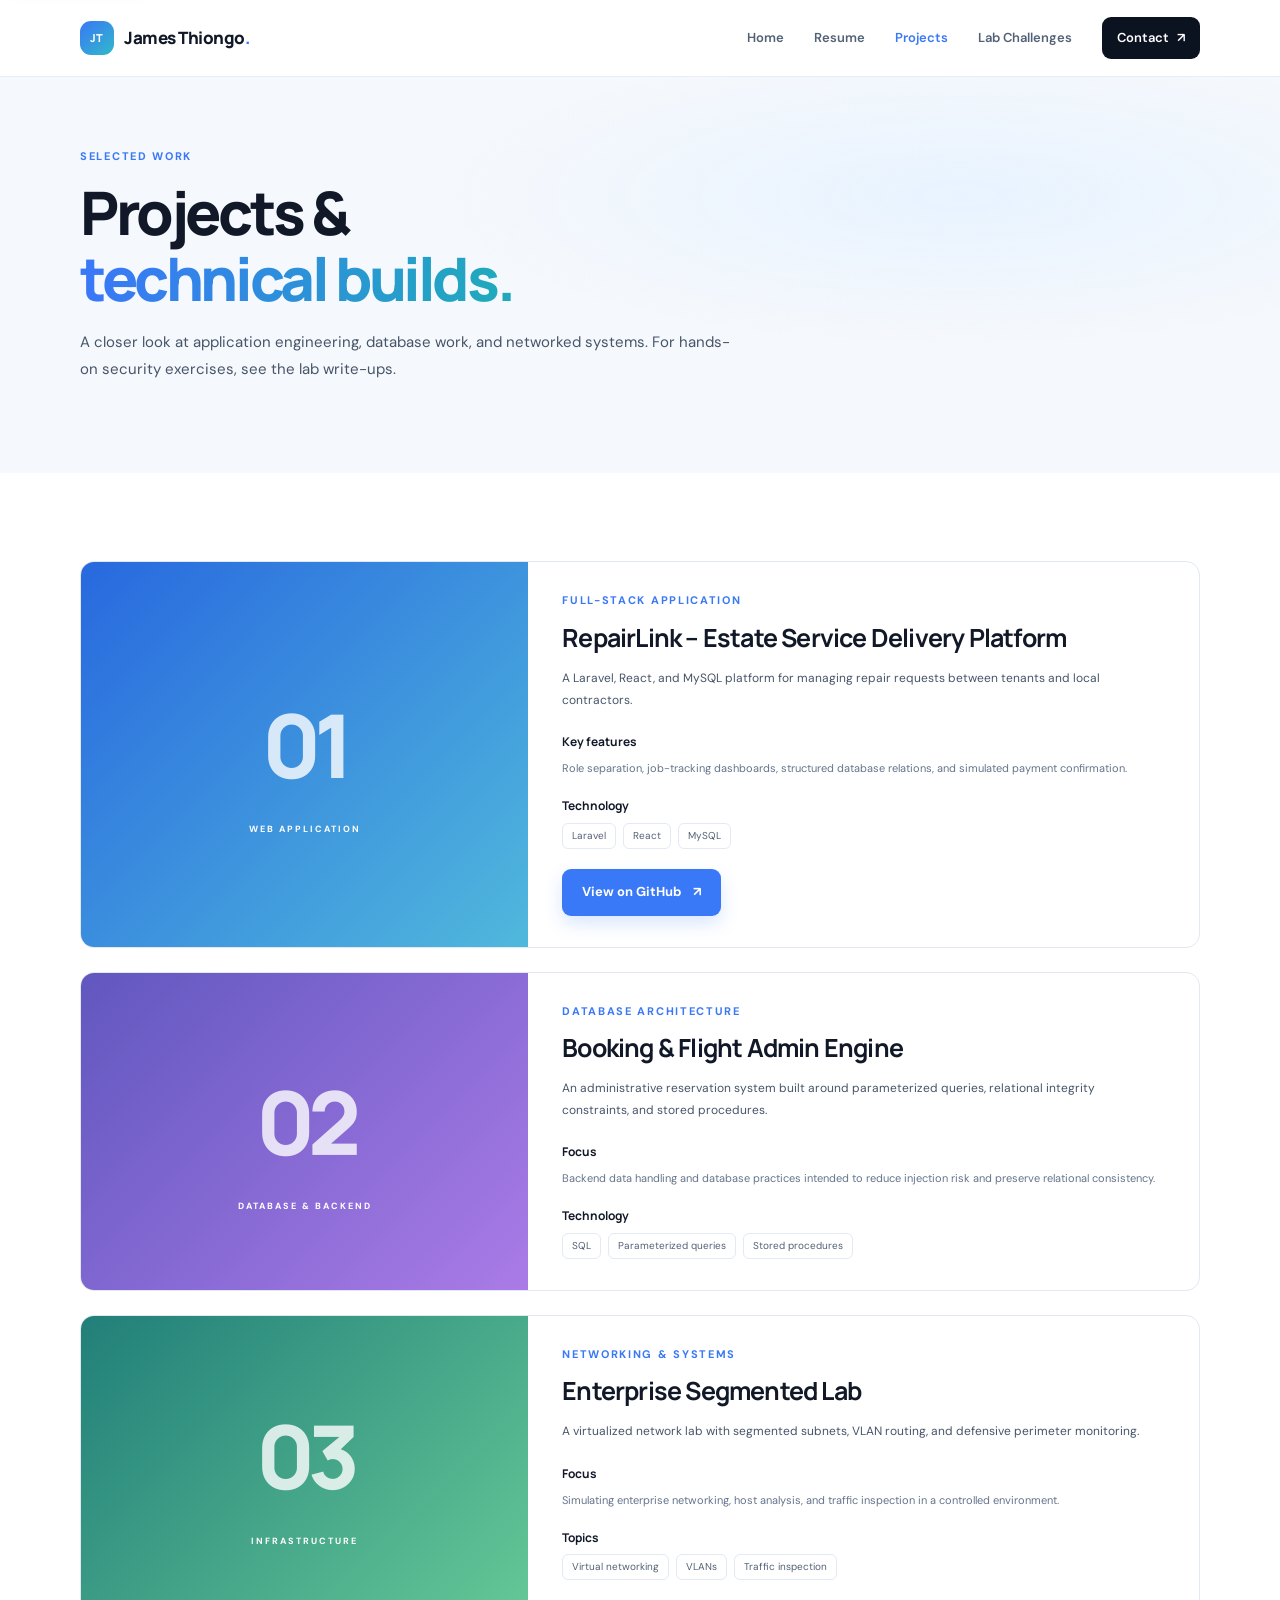
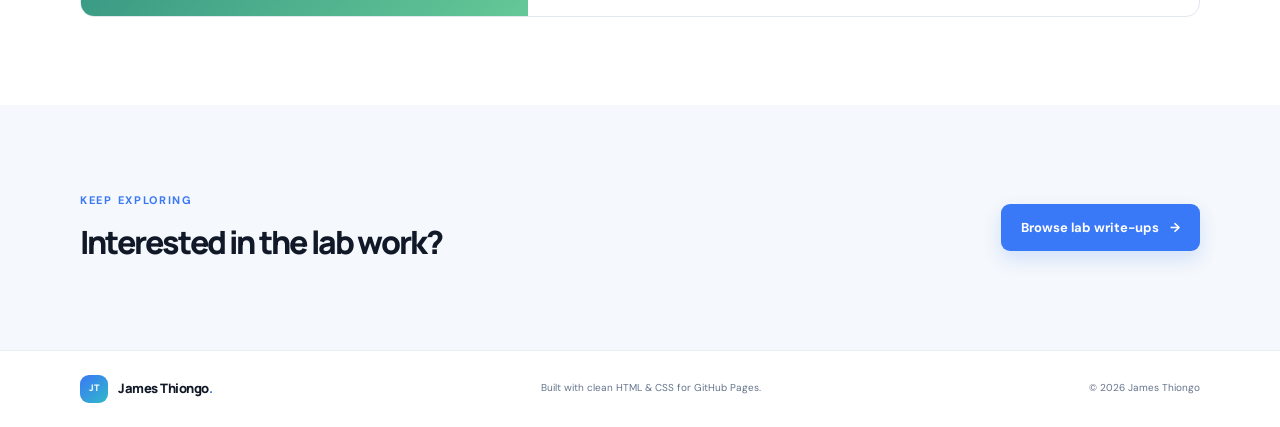
==== projects.html @ 940abfa6 "First commit" ====
<!doctype html>
<html lang="en">
<head>
  <meta charset="utf-8">
  <meta name="viewport" content="width=device-width, initial-scale=1">
  <meta name="description" content="Selected application, database, and network systems projects by James Thiongo.">
  <meta name="theme-color" content="#0b1220">
  <title>Projects | James Thiongo</title>
  <link rel="icon" href="assets/profile-placeholder.svg" type="image/svg+xml">
  <link rel="stylesheet" href="styles.css">
  <script src="script.js" defer></script>
</head>
<body>
  <a class="skip-link" href="#main">Skip to content</a>

  <header class="site-header">
    <div class="container nav-wrap">
      <a class="brand" href="index.html" aria-label="James Thiongo homepage">
        <span class="brand-mark">JT</span>
        <span>James Thiongo<span class="brand-dot">.</span></span>
      </a>
      <button class="nav-toggle" type="button" aria-expanded="false" aria-controls="primary-nav">
        <span class="sr-only">Toggle navigation</span>
        <span></span><span></span><span></span>
      </button>
      <nav id="primary-nav" class="primary-nav" aria-label="Main navigation">
        <a href="index.html">Home</a>
        <a href="resume.html">Resume</a>
        <a href="projects.html" aria-current="page">Projects</a>
        <a href="labs.html">Lab Challenges</a>
        <a class="nav-contact" href="index.html#contact">Contact <span aria-hidden="true">↗</span></a>
      </nav>
    </div>
  </header>

  <main id="main">
    <section class="page-hero">
      <div class="container page-hero-inner">
        <p class="eyebrow">Selected work</p>
        <h1>Projects &amp;<br><span class="text-gradient">technical builds.</span></h1>
        <p>A closer look at application engineering, database work, and networked systems. For hands-on security exercises, see the <a href="labs.html">lab write-ups</a>.</p>
      </div>
    </section>
    <section class="section container project-list" id="projects">
      <article class="project-detail" id="repairlink">
        <div class="project-detail-art project-art-blue"><span>01</span><small>WEB APPLICATION</small></div>
        <div class="project-detail-content">
          <p class="eyebrow">Full-stack application</p>
          <h2>RepairLink – Estate Service Delivery Platform</h2>
          <p class="project-summary">A Laravel, React, and MySQL platform for managing repair requests between tenants and local contractors.</p>
          <div class="detail-block"><h3>Key features</h3><p>Role separation, job-tracking dashboards, structured database relations, and simulated payment confirmation.</p></div>
          <div class="detail-block"><h3>Technology</h3><div class="tag-list"><span>Laravel</span><span>React</span><span>MySQL</span></div></div>
          <div class="project-links"><a class="button button-primary" href="https://github.com/JamesThiongo/repairlink" target="_blank" rel="noopener noreferrer">View on GitHub <span aria-hidden="true">↗</span></a></div>
        </div>
      </article>
      <article class="project-detail" id="booking-engine">
        <div class="project-detail-art project-art-violet"><span>02</span><small>DATABASE &amp; BACKEND</small></div>
        <div class="project-detail-content">
          <p class="eyebrow">Database architecture</p>
          <h2>Booking &amp; Flight Admin Engine</h2>
          <p class="project-summary">An administrative reservation system built around parameterized queries, relational integrity constraints, and stored procedures.</p>
          <div class="detail-block"><h3>Focus</h3><p>Backend data handling and database practices intended to reduce injection risk and preserve relational consistency.</p></div>
          <div class="detail-block"><h3>Technology</h3><div class="tag-list"><span>SQL</span><span>Parameterized queries</span><span>Stored procedures</span></div></div>
        </div>
      </article>
      <article class="project-detail" id="network-lab">
        <div class="project-detail-art project-art-green"><span>03</span><small>INFRASTRUCTURE</small></div>
        <div class="project-detail-content">
          <p class="eyebrow">Networking &amp; systems</p>
          <h2>Enterprise Segmented Lab</h2>
          <p class="project-summary">A virtualized network lab with segmented subnets, VLAN routing, and defensive perimeter monitoring.</p>
          <div class="detail-block"><h3>Focus</h3><p>Simulating enterprise networking, host analysis, and traffic inspection in a controlled environment.</p></div>
          <div class="detail-block"><h3>Topics</h3><div class="tag-list"><span>Virtual networking</span><span>VLANs</span><span>Traffic inspection</span></div></div>
        </div>
      </article>
    </section>
    <section class="section section-muted">
      <div class="container project-callout">
        <div><p class="eyebrow">Keep exploring</p><h2>Interested in the lab work?</h2></div>
        <a class="button button-primary" href="labs.html">Browse lab write-ups <span aria-hidden="true">→</span></a>
      </div>
    </section>
  </main>

  <footer class="site-footer">
    <div class="container footer-inner">
      <a class="brand footer-brand" href="index.html">
        <span class="brand-mark">JT</span>
        <span>James Thiongo<span class="brand-dot">.</span></span>
      </a>
      <p>Built with clean HTML &amp; CSS for GitHub Pages.</p>
      <span>© 2026 James Thiongo</span>
    </div>
  </footer>
</body>
</html>
---- styles.css ----
@import url('https://fonts.googleapis.com/css2?family=DM+Sans:wght@400;500;600;700&family=Manrope:wght@400;500;600;700;800&display=swap');

:root {
  color-scheme: light;
  --ink: #111827;
  --ink-soft: #475569;
  --muted: #64748b;
  --line: #e2e8f0;
  --paper: #ffffff;
  --wash: #f5f8fc;
  --navy: #0b1220;
  --blue: #3978f6;
  --cyan: #3bd4cf;
  --violet: #9c83ff;
  --green: #88ddb0;
  --font-body: "DM Sans", "Segoe UI", sans-serif;
  --font-display: "Manrope", "Segoe UI", sans-serif;
}

* { box-sizing: border-box; }
html { scroll-behavior: smooth; scroll-padding-top: 90px; }
body { margin: 0; background: var(--paper); color: var(--ink); font-family: var(--font-body); font-size: 16px; line-height: 1.65; -webkit-font-smoothing: antialiased; }
img { max-width: 100%; }
a { color: inherit; text-decoration: none; }
button { font: inherit; }
.container { width: min(1120px, calc(100% - 48px)); margin-inline: auto; }
.sr-only { position: absolute; width: 1px; height: 1px; padding: 0; margin: -1px; overflow: hidden; clip: rect(0, 0, 0, 0); white-space: nowrap; border: 0; }
.skip-link { position: fixed; z-index: 20; top: 10px; left: 10px; padding: 10px 14px; transform: translateY(-160%); background: white; color: var(--ink); border-radius: 8px; box-shadow: 0 4px 20px #0002; }
.skip-link:focus { transform: translateY(0); }
.site-header { position: sticky; z-index: 10; top: 0; background: rgb(255 255 255 / 94%); border-bottom: 1px solid rgb(226 232 240 / 75%); backdrop-filter: blur(16px); }
.nav-wrap { min-height: 76px; display: flex; align-items: center; justify-content: space-between; gap: 28px; }
.brand { display: inline-flex; align-items: center; gap: 10px; font-family: var(--font-display); font-size: 17px; font-weight: 800; letter-spacing: -.5px; }
.brand-mark { width: 34px; height: 34px; display: grid; place-items: center; border-radius: 11px; color: #fff; background: linear-gradient(140deg, #3978f6, #31b9c9); font-size: 11px; letter-spacing: .2px; }
.brand-dot { color: var(--blue); }
.primary-nav { display: flex; align-items: center; gap: 30px; color: #536176; font-size: 13px; font-weight: 600; }
.primary-nav > a { transition: color .18s ease; }
.primary-nav > a:hover, .primary-nav > a[aria-current="page"] { color: var(--blue); }
.primary-nav .nav-contact { padding: 10px 15px; color: white; background: var(--navy); border-radius: 9px; }
.primary-nav .nav-contact:hover { color: white; background: #1b2b47; }
.nav-contact span { margin-left: 5px; }
.nav-toggle { display: none; }
.hero { min-height: 570px; display: grid; grid-template-columns: 1.12fr .88fr; align-items: center; gap: 56px; padding-block: 70px 82px; }
.hero-copy { max-width: 650px; }
.eyebrow { margin: 0 0 15px; color: var(--blue); font-size: 11px; font-weight: 700; letter-spacing: 1.7px; line-height: 1.4; text-transform: uppercase; }
.status-dot, .portrait-caption-dot { display: inline-block; width: 7px; height: 7px; margin-right: 7px; vertical-align: 1px; border-radius: 100%; background: #31c48d; box-shadow: 0 0 0 4px #31c48d20; }
h1, h2, h3, p { margin-top: 0; }
h1, h2, h3 { font-family: var(--font-display); }
.hero h1, .page-hero h1 { margin-bottom: 22px; font-size: clamp(42px, 5.3vw, 66px); font-weight: 800; letter-spacing: -3.4px; line-height: 1.1; }
.text-gradient { color: #3978f6; background: linear-gradient(100deg, #3978f6 5%, #20a9bd 95%); -webkit-background-clip: text; background-clip: text; -webkit-text-fill-color: transparent; }
.hero-intro { max-width: 580px; margin-bottom: 27px; color: var(--ink-soft); font-size: 17px; line-height: 1.8; }
.hero-intro strong { color: var(--ink); }
.hero-actions { display: flex; flex-wrap: wrap; align-items: center; gap: 12px; }
.button { display: inline-flex; min-height: 47px; align-items: center; justify-content: center; gap: 11px; padding: 0 19px; border: 1px solid transparent; border-radius: 9px; font-size: 13px; font-weight: 700; transition: transform .18s ease, background .18s ease; }
.button:hover { transform: translateY(-2px); }
.button-primary { color: white; background: var(--blue); box-shadow: 0 8px 18px #3978f62e; }
.button-primary:hover { background: #2867e4; }
.button-quiet { color: var(--ink); border-color: var(--line); background: white; }
.hero-meta { display: flex; flex-wrap: wrap; align-items: center; gap: 12px; margin-top: 32px; color: var(--muted); font-size: 11px; }
.hero-meta strong { color: #344256; }
.meta-divider { width: 3px; height: 3px; border-radius: 50%; background: #9aa8bb; }
.portrait-card { position: relative; min-height: 390px; display: grid; place-items: center; }
.portrait-frame { position: relative; z-index: 1; width: min(330px, 86%); aspect-ratio: 1 / 1.12; overflow: hidden; border: 7px solid white; border-radius: 42% 42% 22px 22px; background: linear-gradient(145deg, #dceaff, #d3f0ee); box-shadow: 0 24px 70px #17336b1c; }
.portrait-frame img { width: 100%; height: 100%; object-fit: cover; }
.portrait-caption { position: absolute; right: 12px; bottom: 12px; padding: 8px 11px; border: 1px solid #fff9; border-radius: 7px; background: #fff; color: #536176; font-size: 10px; font-weight: 600; box-shadow: 0 4px 14px #10213a12; }
.portrait-caption-dot { width: 6px; height: 6px; margin-right: 6px; box-shadow: none; }
.portrait-decoration { position: absolute; border-radius: 50%; }
.decoration-one { top: 22px; right: 8%; width: 90px; height: 90px; border: 1px solid #3978f63b; }
.decoration-two { bottom: 12px; left: 8%; width: 130px; height: 130px; border: 1px dashed #21a8bd65; }
.floating-note { position: absolute; z-index: 2; right: 0; bottom: 61px; display: flex; align-items: center; gap: 10px; padding: 12px 15px; border: 1px solid #edf1f7; border-radius: 12px; background: white; box-shadow: 0 10px 32px #0e234018; }
.note-icon { width: 30px; height: 30px; display: grid; place-items: center; border-radius: 8px; color: #3978f6; background: #eaf1ff; font-weight: 700; }
.floating-note strong, .floating-note small { display: block; line-height: 1.5; }
.floating-note strong { font-size: 11px; }
.floating-note small { color: var(--muted); font-size: 9px; }
.section { padding-block: 88px; }
.section-muted { background: var(--wash); }
.section-heading { display: flex; align-items: end; justify-content: space-between; gap: 46px; margin-bottom: 36px; }
.section-heading h2, .contact-panel h2, .project-callout h2, .responsible-note h2 { margin-bottom: 0; font-size: clamp(31px, 3.6vw, 43px); font-weight: 800; letter-spacing: -1.8px; line-height: 1.2; }
.section-lead { max-width: 470px; margin: 0 0 4px; color: var(--ink-soft); font-size: 14px; line-height: 1.85; }
.value-grid { display: grid; grid-template-columns: repeat(3, 1fr); gap: 16px; }
.value-card { min-height: 180px; padding: 25px 24px; border: 1px solid #e8edf4; border-radius: 12px; background: white; }
.card-index { display: inline-block; margin-bottom: 21px; color: #3478ed; font-size: 11px; font-weight: 700; letter-spacing: 1px; }
.value-card h3, .project-card h3 { margin-bottom: 9px; font-size: 17px; letter-spacing: -.4px; }
.value-card p, .project-card-body > p:not(.card-kicker) { margin-bottom: 0; color: var(--muted); font-size: 12px; line-height: 1.8; }
.section-heading-compact { align-items: center; margin-bottom: 30px; }
.text-link { display: inline-flex; align-items: center; gap: 9px; color: var(--blue); font-size: 12px; font-weight: 700; }
.text-link span { transition: transform .18s ease; }
.text-link:hover span { transform: translateX(3px); }
.project-grid { display: grid; grid-template-columns: repeat(3, 1fr); gap: 18px; }
.project-card { overflow: hidden; border: 1px solid var(--line); border-radius: 13px; background: white; transition: transform .2s ease, box-shadow .2s ease; }
.project-card:hover { transform: translateY(-4px); box-shadow: 0 15px 34px #142b4c12; }
.project-art { position: relative; height: 150px; display: flex; align-items: center; justify-content: center; overflow: hidden; }
.project-art::before, .project-art::after { position: absolute; content: ""; border: 1px solid rgb(255 255 255 / 23%); border-radius: 50%; }
.project-art::before { width: 170px; height: 170px; right: -25px; top: -88px; }
.project-art::after { width: 220px; height: 220px; left: -98px; bottom: -156px; }
.project-art-blue { color: white; background: linear-gradient(135deg, #2869df, #50b8dc); }
.project-art-violet { color: white; background: linear-gradient(135deg, #6157bf, #aa7be7); }
.project-art-green { color: white; background: linear-gradient(135deg, #217f79, #64c897); }
.project-art-symbol { z-index: 1; font-family: var(--font-display); font-size: 53px; font-weight: 800; letter-spacing: -3px; opacity: .84; }
.project-art-label { position: absolute; right: 16px; bottom: 13px; font-size: 9px; font-weight: 700; letter-spacing: 1.5px; opacity: .8; }
.project-card-body { padding: 20px; }
.card-kicker { margin-bottom: 8px; color: var(--blue); font-size: 9px; font-weight: 700; letter-spacing: 1.2px; text-transform: uppercase; }
.project-card h3 { margin-bottom: 8px; }
.project-card-body .text-link { margin-top: 18px; font-size: 11px; }
.section-dark { color: white; background: var(--navy); }
.eyebrow-light { color: #7fd8e2; }
.section-dark .section-heading h2 { color: white; }
.text-link-light { color: #92e4e6; }
.dark-intro { max-width: 660px; margin: -14px 0 29px; color: #a9b5c8; font-size: 13px; }
.lab-preview-grid { display: grid; grid-template-columns: repeat(2, 1fr); gap: 14px; }
.lab-preview { display: grid; gap: 8px; padding: 22px; border: 1px solid #26354e; border-radius: 10px; background: #111c2f; transition: border-color .2s ease, transform .2s ease; }
.lab-preview:hover { transform: translateY(-2px); border-color: #3b7895; }
.lab-number { color: #75d7de; font-size: 9px; font-weight: 700; letter-spacing: 1.5px; }
.lab-preview strong { font-family: var(--font-display); font-size: 17px; }
.lab-preview > span:last-child { color: #a4b3c7; font-size: 11px; }
.lab-preview b { float: right; color: #75d7de; }
.contact-section { padding-block: 80px; }
.contact-panel { display: grid; grid-template-columns: .9fr 1.1fr; gap: 70px; padding: 50px; border: 1px solid #e8edf4; border-radius: 16px; background: linear-gradient(130deg, #f8fbff, #fff 62%); }
.contact-panel h2 { margin-bottom: 15px; }
.contact-panel > div:first-child > p:last-child { max-width: 350px; margin-bottom: 0; color: var(--muted); font-size: 13px; line-height: 1.8; }
.contact-links { display: grid; align-content: center; }
.contact-links > a { display: flex; align-items: center; gap: 13px; padding: 13px 0; border-bottom: 1px solid var(--line); }
.contact-links > a:last-child { border-bottom: 0; }
.contact-icon { width: 35px; height: 35px; display: grid; flex: 0 0 auto; place-items: center; border-radius: 10px; color: #3475e4; background: #eaf1ff; font-size: 12px; font-weight: 700; }
.contact-links small, .contact-links strong { display: block; line-height: 1.5; }
.contact-links small { color: var(--muted); font-size: 10px; }
.contact-links strong { font-size: 12px; }
.contact-arrow { margin-left: auto; color: #7b8ba3; font-size: 14px; }
.site-footer { border-top: 1px solid #e8edf4; }
.footer-inner { min-height: 76px; display: flex; align-items: center; justify-content: space-between; gap: 20px; }
.footer-brand { font-size: 13px; }
.footer-brand .brand-mark { width: 28px; height: 28px; border-radius: 9px; font-size: 9px; }
.footer-inner p, .footer-inner > span { margin: 0; color: var(--muted); font-size: 10px; }

/* Inner pages */
.page-hero { padding-block: 72px 68px; background: radial-gradient(ellipse at 75% 30%, #e8f3ff 0, transparent 38%), var(--wash); }
.page-hero-inner { max-width: 1120px; }
.page-hero h1 { max-width: 800px; margin-bottom: 18px; font-size: clamp(42px, 5vw, 60px); }
.page-hero-inner > p:not(.eyebrow) { max-width: 650px; margin-bottom: 22px; color: var(--ink-soft); font-size: 15px; line-height: 1.8; }
.page-hero .button { margin-top: 2px; }
.resume-layout { display: grid; grid-template-columns: 1.55fr .8fr; align-items: start; gap: 54px; }
.resume-section { margin-bottom: 53px; }
.resume-section h2, .skill-panel h2 { margin-bottom: 25px; font-size: 25px; letter-spacing: -.8px; }
.timeline-entry { position: relative; margin-left: 7px; padding: 0 0 30px 24px; border-left: 1px solid #dce5f1; }
.timeline-entry:last-child { padding-bottom: 0; border-left-color: transparent; }
.timeline-marker { position: absolute; top: 5px; left: -5px; width: 9px; height: 9px; border: 2px solid white; border-radius: 50%; background: var(--blue); box-shadow: 0 0 0 1px var(--blue); }
.timeline-heading { display: flex; align-items: start; justify-content: space-between; gap: 15px; }
.timeline-heading h3, .credential-row h3 { margin-bottom: 4px; font-size: 15px; letter-spacing: -.3px; }
.entry-org { margin-bottom: 11px; color: var(--blue); font-size: 11px; font-weight: 600; }
.entry-date { padding-top: 3px; color: var(--muted); font-size: 10px; white-space: nowrap; }
.timeline-entry > p, .timeline-entry li { color: var(--ink-soft); font-size: 12px; line-height: 1.8; }
.timeline-entry > p { margin-bottom: 0; }
.timeline-entry ul { margin: 0; padding-left: 17px; }
.timeline-entry li + li { margin-top: 5px; }
.credential-row { display: flex; gap: 13px; align-items: start; padding: 17px 0; border-top: 1px solid var(--line); }
.credential-icon { width: 25px; height: 25px; display: grid; flex: 0 0 auto; place-items: center; border-radius: 8px; color: #168065; background: #e3f7ef; font-size: 12px; font-weight: 800; }
.credential-row h3 { margin-top: 1px; }
.credential-row p { margin-bottom: 0; color: var(--muted); font-size: 11px; }
.skill-panel { padding: 25px; border: 1px solid var(--line); border-radius: 13px; background: #fbfcfe; }
.skill-panel h2 { margin-bottom: 8px; }
.skill-panel > p { margin-bottom: 22px; color: var(--muted); font-size: 11px; }
.skill-panel h3 { margin: 21px 0 10px; font-size: 12px; }
.tag-list { display: flex; flex-wrap: wrap; gap: 7px; }
.tag-list span { padding: 5px 9px; border: 1px solid #e3eaf3; border-radius: 6px; color: #536176; background: #fff; font-size: 10px; line-height: 1.4; }
.resume-download { margin-top: 15px; padding: 22px; border-radius: 13px; background: #edf4ff; }
.download-symbol { display: inline-grid; width: 31px; height: 31px; place-items: center; margin-bottom: 13px; border-radius: 9px; color: #3978f6; background: white; }
.resume-download h3 { margin-bottom: 7px; font-size: 14px; }
.resume-download p { margin-bottom: 12px; color: var(--muted); font-size: 11px; }
.resume-download .text-link { font-size: 10px; }
.project-list { display: grid; gap: 24px; }
.project-detail { display: grid; grid-template-columns: .8fr 1.2fr; overflow: hidden; border: 1px solid var(--line); border-radius: 14px; }
.project-detail-art { min-height: 300px; display: flex; flex-direction: column; align-items: center; justify-content: center; gap: 5px; color: white; }
.project-detail-art > span { font-family: var(--font-display); font-size: 88px; font-weight: 800; letter-spacing: -7px; opacity: .8; }
.project-detail-art > small { font-size: 9px; font-weight: 700; letter-spacing: 2px; }
.project-detail-content { padding: 31px 34px; }
.project-detail-content .eyebrow { margin-bottom: 8px; }
.project-detail-content h2 { margin-bottom: 10px; font-size: 25px; letter-spacing: -.8px; }
.project-summary { margin-bottom: 21px; color: var(--ink-soft); font-size: 12px; line-height: 1.8; }
.detail-block { margin-top: 17px; }
.detail-block h3 { margin-bottom: 7px; font-size: 12px; }
.detail-block > p { margin-bottom: 0; color: var(--muted); font-size: 11px; line-height: 1.8; }
.project-links { display: flex; align-items: center; gap: 12px; margin-top: 20px; }
.project-links > span { color: #8793a4; font-size: 9px; }
.project-callout { display: flex; align-items: center; justify-content: space-between; gap: 45px; }
.project-callout h2 { max-width: 400px; font-size: 32px; }
.project-callout > p { max-width: 475px; margin: 0; color: var(--ink-soft); font-size: 12px; line-height: 1.85; }
.lab-list { display: grid; gap: 22px; }
.challenge-card { padding: 30px; border: 1px solid var(--line); border-radius: 14px; background: white; }
.challenge-header { display: flex; align-items: center; justify-content: space-between; gap: 20px; padding-bottom: 20px; border-bottom: 1px solid var(--line); }
.challenge-header .eyebrow { margin-bottom: 8px; }
.challenge-header h2 { margin-bottom: 0; font-size: 24px; letter-spacing: -.7px; }
.challenge-badge { padding: 6px 10px; border: 1px solid #dbe8ff; border-radius: 20px; color: #3978d6; background: #f2f7ff; font-size: 9px; font-weight: 700; }
.challenge-grid { display: grid; grid-template-columns: 1fr; max-width: 760px; gap: 32px; padding-top: 24px; }
.lab-summary { margin: 0 0 15px; color: var(--ink-soft); font-size: 12px; line-height: 1.8; }
.challenge-copy .button { margin-top: 20px; }
.writeup-block { margin-bottom: 20px; }
.writeup-block:last-child { margin-bottom: 0; }
.writeup-block h3 { display: flex; align-items: center; gap: 9px; margin-bottom: 7px; font-size: 12px; }
.writeup-block h3 span { color: var(--blue); font-family: var(--font-body); font-size: 9px; letter-spacing: .5px; }
.writeup-block > p { margin-bottom: 0; color: var(--ink-soft); font-size: 11px; line-height: 1.8; }
.writeup-block .tag-list span { font-size: 9px; }
.evidence-panel { align-self: start; }
.screenshot-placeholder { min-height: 220px; display: flex; flex-direction: column; align-items: center; justify-content: center; gap: 8px; padding: 22px; border: 1px dashed #b9c8da; border-radius: 10px; background: #f8fafd; text-align: center; }
.screenshot-icon { color: #6b8dbc; font-size: 29px; line-height: 1; }
.screenshot-placeholder strong { font-family: var(--font-display); font-size: 12px; }
.screenshot-placeholder > span:not(.screenshot-icon) { color: var(--ink-soft); font-size: 10px; }
.screenshot-placeholder small { max-width: 220px; color: var(--muted); font-size: 9px; line-height: 1.6; }
.evidence-caption { margin: 8px 0 0; color: var(--muted); font-size: 9px; }
.responsible-note { display: flex; align-items: start; gap: 23px; max-width: 920px; }
.responsible-icon { width: 42px; height: 42px; display: grid; flex: 0 0 auto; place-items: center; border: 1px solid #ffffff24; border-radius: 12px; color: #81d8dc; font-size: 22px; }
.responsible-note h2 { margin-bottom: 12px; font-size: 26px; }
.responsible-note > div > p:last-child { max-width: 700px; margin-bottom: 0; color: #a9b5c8; font-size: 12px; line-height: 1.8; }

@media (max-width: 800px) {
  .container { width: min(100% - 36px, 680px); }
  .nav-wrap { min-height: 68px; }
  .nav-toggle { width: 40px; height: 40px; display: grid; align-content: center; justify-items: center; gap: 5px; border: 1px solid var(--line); border-radius: 9px; background: white; cursor: pointer; }
  .nav-toggle > span:not(.sr-only) { width: 17px; height: 2px; border-radius: 2px; background: var(--ink); }
  .primary-nav { position: absolute; top: 67px; right: 0; left: 0; display: none; align-items: stretch; gap: 0; padding: 10px 18px 17px; border-bottom: 1px solid var(--line); background: white; box-shadow: 0 12px 15px #101c2a0a; }
  .primary-nav.is-open { display: flex; flex-direction: column; }
  .primary-nav > a { padding: 12px 5px; }
  .primary-nav .nav-contact { margin-top: 6px; padding-left: 13px; }
  .hero { min-height: 0; grid-template-columns: 1fr .75fr; gap: 10px; padding-block: 65px; }
  .hero h1, .page-hero h1 { font-size: clamp(39px, 7vw, 54px); letter-spacing: -2.7px; }
  .hero-intro { font-size: 15px; }
  .portrait-card { min-height: 310px; }
  .portrait-frame { width: 90%; }
  .floating-note { right: -6px; bottom: 32px; }
  .section { padding-block: 67px; }
  .section-heading { gap: 25px; }
  .project-grid { gap: 12px; }
  .project-art { height: 125px; }
  .project-card-body { padding: 16px; }
  .contact-panel { gap: 35px; padding: 35px; }
  .resume-layout { grid-template-columns: 1fr; gap: 20px; }
  .resume-sidebar { display: grid; grid-template-columns: 1.3fr .7fr; align-items: start; gap: 15px; }
  .resume-download { margin-top: 0; }
  .project-detail { grid-template-columns: .65fr 1.35fr; }
  .project-detail-art { min-height: 260px; }
  .project-detail-content { padding: 24px; }
  .challenge-grid { gap: 20px; }
}
@media (max-width: 560px) {
  .container { width: calc(100% - 36px); }
  .hero { grid-template-columns: 1fr; gap: 15px; padding-block: 53px 40px; }
  .hero h1, .page-hero h1 { font-size: 42px; letter-spacing: -2.4px; }
  .hero-intro { font-size: 14px; }
  .hero-meta { margin-top: 24px; }
  .portrait-card { min-height: 300px; width: min(100%, 380px); margin-inline: auto; }
  .portrait-frame { width: 68%; max-height: 290px; }
  .floating-note { right: 4px; bottom: 23px; }
  .section { padding-block: 56px; }
  .section-heading { display: block; }
  .section-heading h2, .contact-panel h2 { font-size: 34px; }
  .section-lead { margin-top: 17px; font-size: 13px; }
  .section-heading-compact .text-link { margin-top: 17px; }
  .value-grid, .project-grid { grid-template-columns: 1fr; }
  .value-card { min-height: 0; }
  .card-index { margin-bottom: 12px; }
  .project-art { height: 155px; }
  .lab-preview-grid { grid-template-columns: 1fr; }
  .contact-section { padding-block: 50px; }
  .contact-panel { grid-template-columns: 1fr; gap: 23px; padding: 25px 21px; }
  .contact-links strong { font-size: 11px; }
  .footer-inner { min-height: 0; flex-wrap: wrap; justify-content: flex-start; padding-block: 18px; }
  .footer-inner p { order: 3; width: 100%; }
  .footer-inner > span { margin-left: auto; }
  .page-hero { padding-block: 54px 45px; }
  .page-hero h1 { font-size: 40px; }
  .page-hero-inner > p:not(.eyebrow) { font-size: 13px; }
  .resume-section h2 { font-size: 23px; }
  .timeline-heading { display: block; }
  .entry-date { display: block; margin-top: -6px; margin-bottom: 10px; }
  .resume-sidebar { grid-template-columns: 1fr; }
  .project-detail { grid-template-columns: 1fr; }
  .project-detail-art { min-height: 155px; }
  .project-detail-art > span { font-size: 64px; }
  .project-detail-content { padding: 23px 20px; }
  .project-callout { display: block; }
  .project-callout h2 { font-size: 29px; }
  .project-callout > p { margin-top: 17px; }
  .challenge-card { padding: 20px 17px; }
  .challenge-header { align-items: start; }
  .challenge-header h2 { font-size: 20px; }
  .challenge-badge { max-width: 125px; text-align: center; }
  .challenge-grid { grid-template-columns: 1fr; }
  .screenshot-placeholder { min-height: 185px; }
  .responsible-note { gap: 14px; }
  .responsible-note h2 { font-size: 22px; }
}
@media (prefers-reduced-motion: reduce) {
  *, *::before, *::after { scroll-behavior: auto !important; transition-duration: .01ms !important; }
}
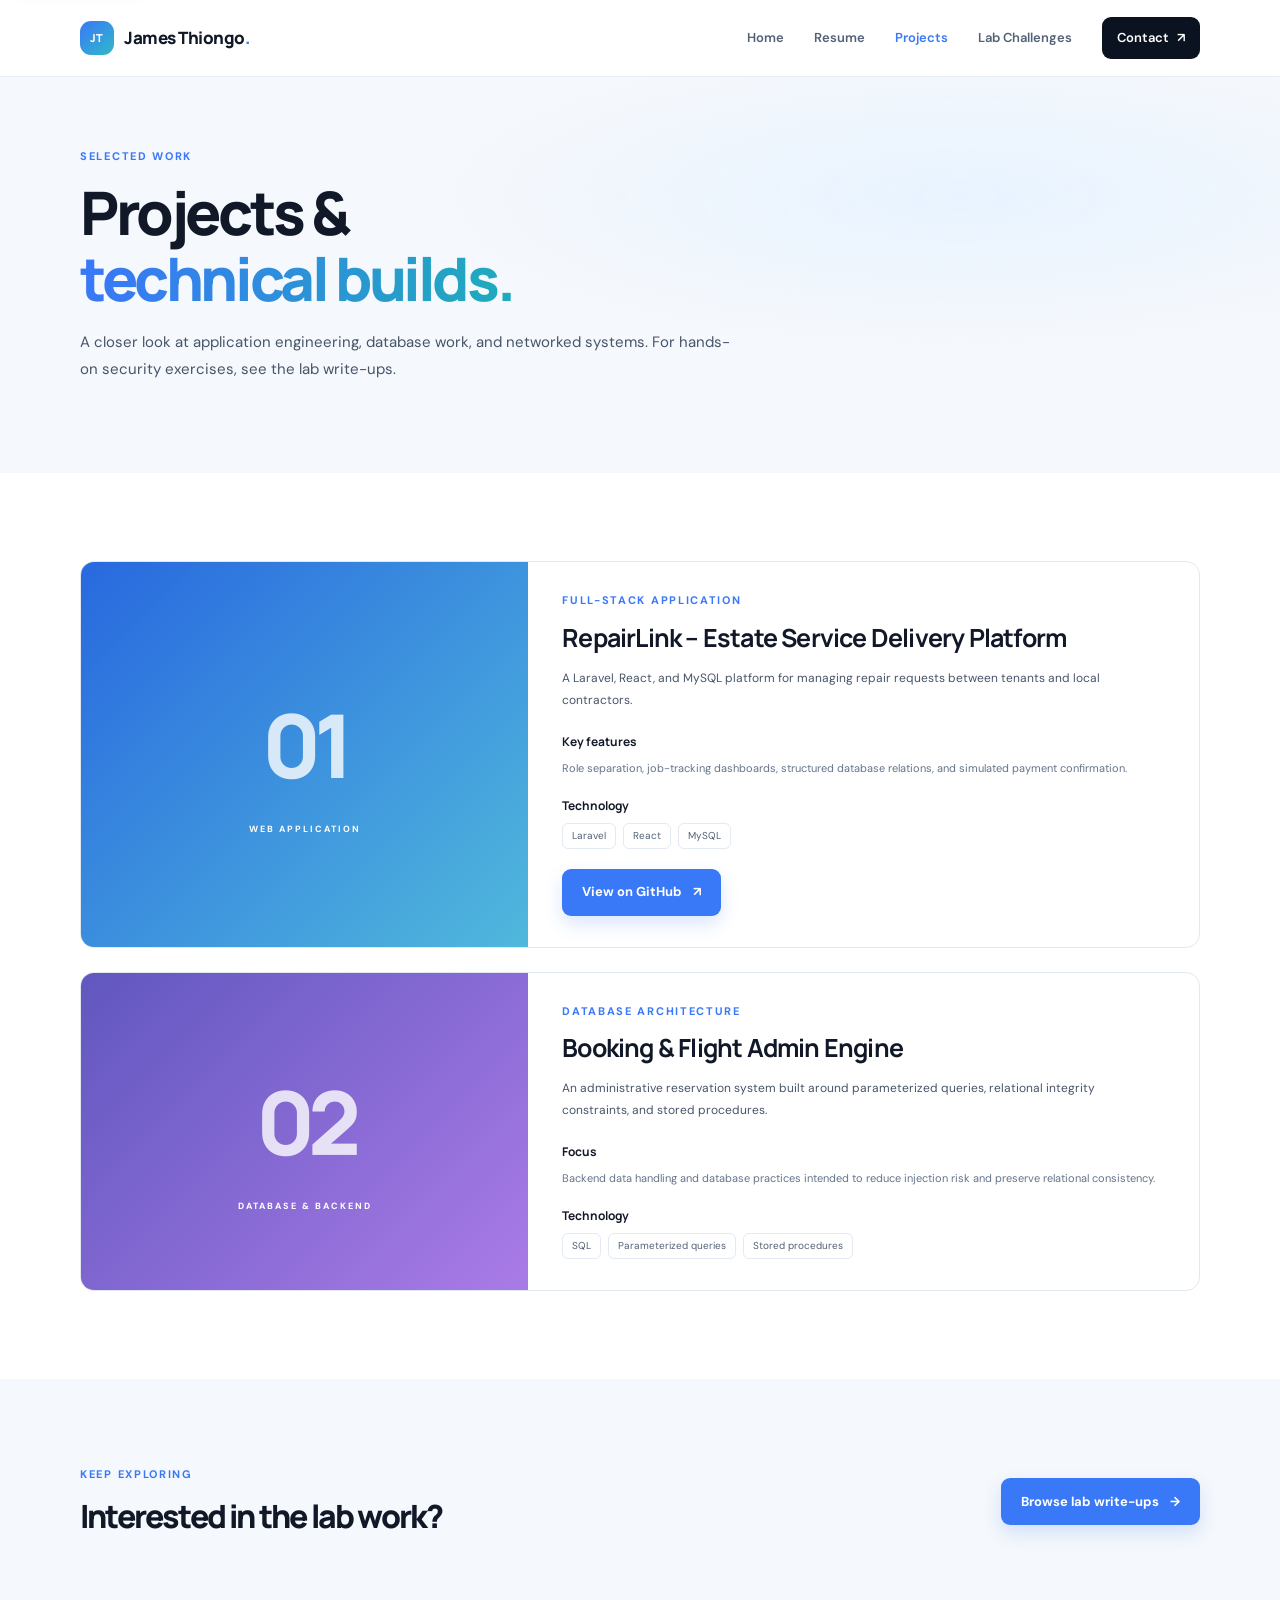
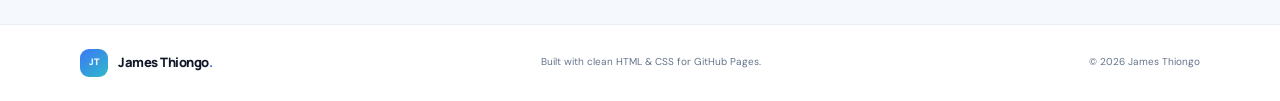
==== commit fc52e9d8: "second commit" ====
--- a/projects.html
+++ b/projects.html
@@ -50,7 +50,7 @@
           <p class="project-summary">A Laravel, React, and MySQL platform for managing repair requests between tenants and local contractors.</p>
           <div class="detail-block"><h3>Key features</h3><p>Role separation, job-tracking dashboards, structured database relations, and simulated payment confirmation.</p></div>
           <div class="detail-block"><h3>Technology</h3><div class="tag-list"><span>Laravel</span><span>React</span><span>MySQL</span></div></div>
-          <div class="project-links"><a class="button button-primary" href="https://github.com/JamesThiongo/repairlink" target="_blank" rel="noopener noreferrer">View on GitHub <span aria-hidden="true">↗</span></a></div>
+          <div class="project-links"><a class="button button-primary" href="https://github.com/tylerrjim/demorepairlink" target="_blank" rel="noopener noreferrer">View on GitHub <span aria-hidden="true">↗</span></a></div>
         </div>
       </article>
       <article class="project-detail" id="booking-engine">
@@ -61,16 +61,6 @@
           <p class="project-summary">An administrative reservation system built around parameterized queries, relational integrity constraints, and stored procedures.</p>
           <div class="detail-block"><h3>Focus</h3><p>Backend data handling and database practices intended to reduce injection risk and preserve relational consistency.</p></div>
           <div class="detail-block"><h3>Technology</h3><div class="tag-list"><span>SQL</span><span>Parameterized queries</span><span>Stored procedures</span></div></div>
-        </div>
-      </article>
-      <article class="project-detail" id="network-lab">
-        <div class="project-detail-art project-art-green"><span>03</span><small>INFRASTRUCTURE</small></div>
-        <div class="project-detail-content">
-          <p class="eyebrow">Networking &amp; systems</p>
-          <h2>Enterprise Segmented Lab</h2>
-          <p class="project-summary">A virtualized network lab with segmented subnets, VLAN routing, and defensive perimeter monitoring.</p>
-          <div class="detail-block"><h3>Focus</h3><p>Simulating enterprise networking, host analysis, and traffic inspection in a controlled environment.</p></div>
-          <div class="detail-block"><h3>Topics</h3><div class="tag-list"><span>Virtual networking</span><span>VLANs</span><span>Traffic inspection</span></div></div>
         </div>
       </article>
     </section>
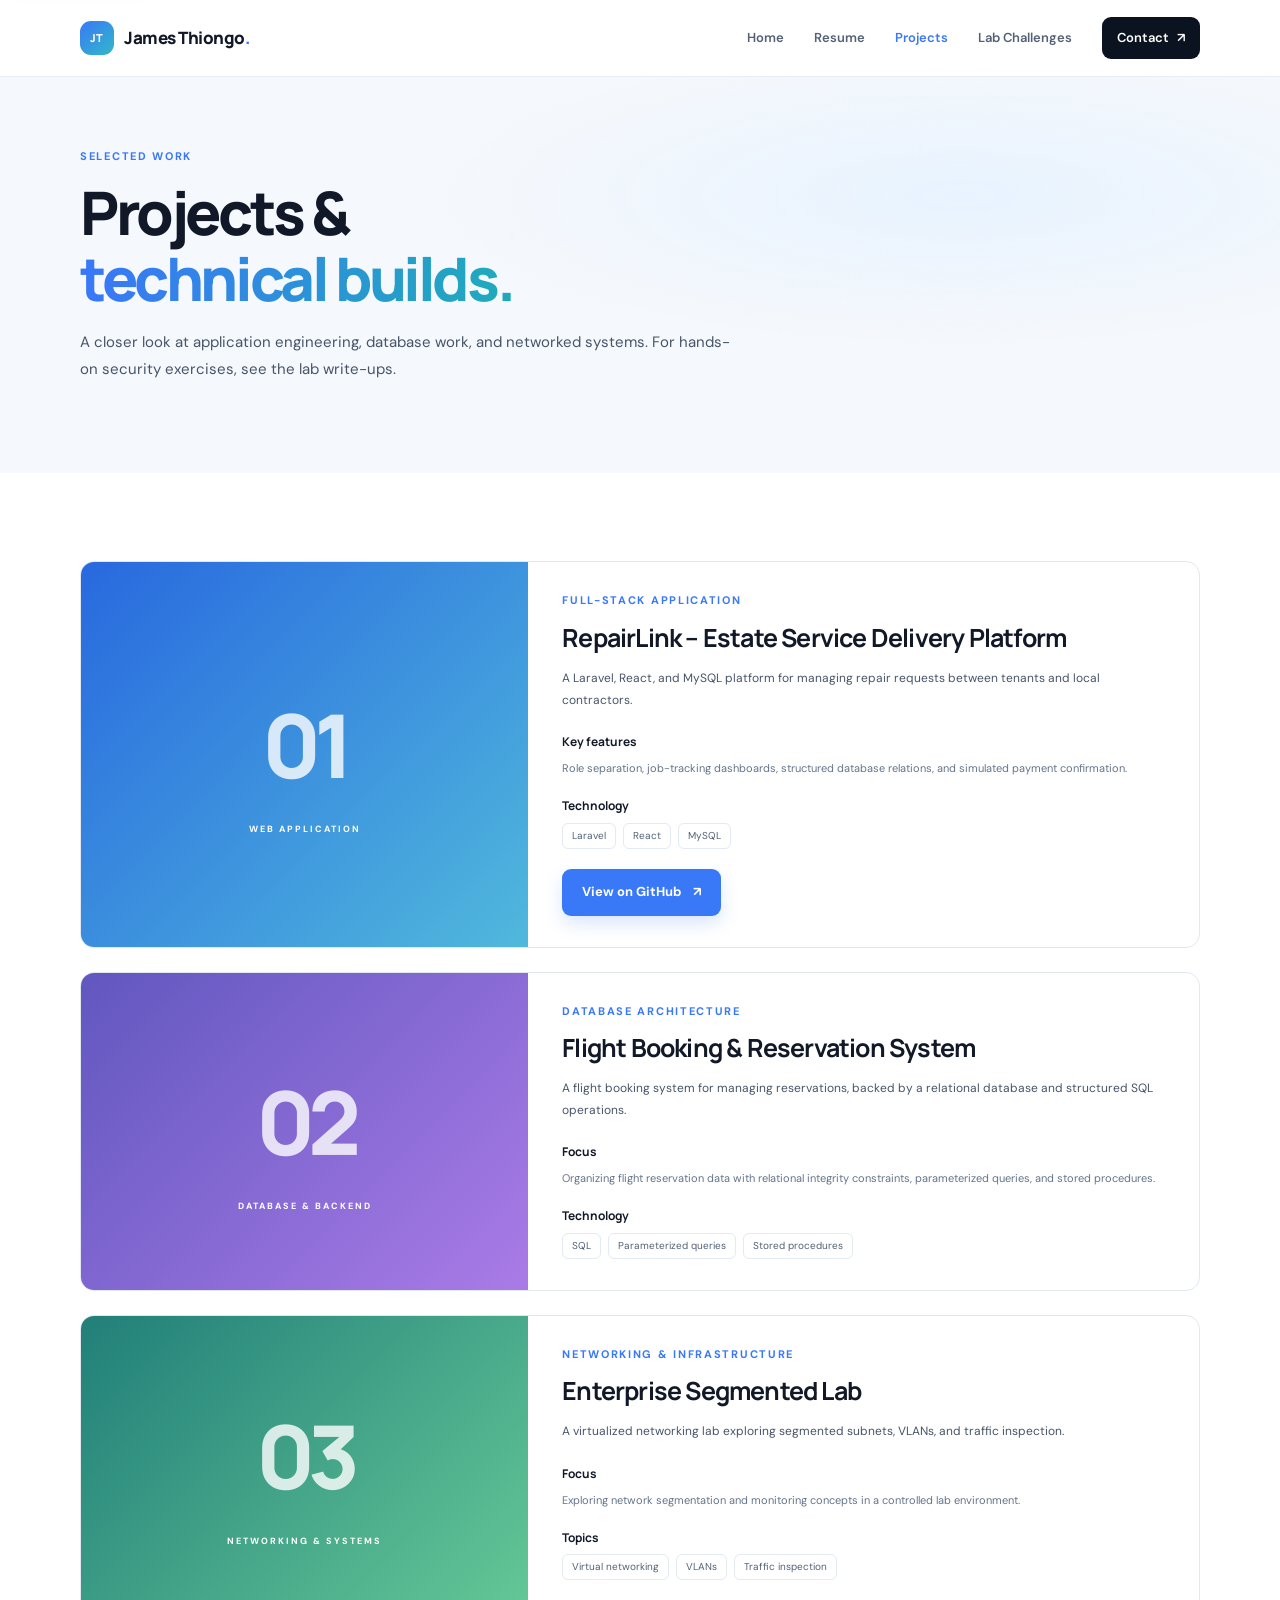
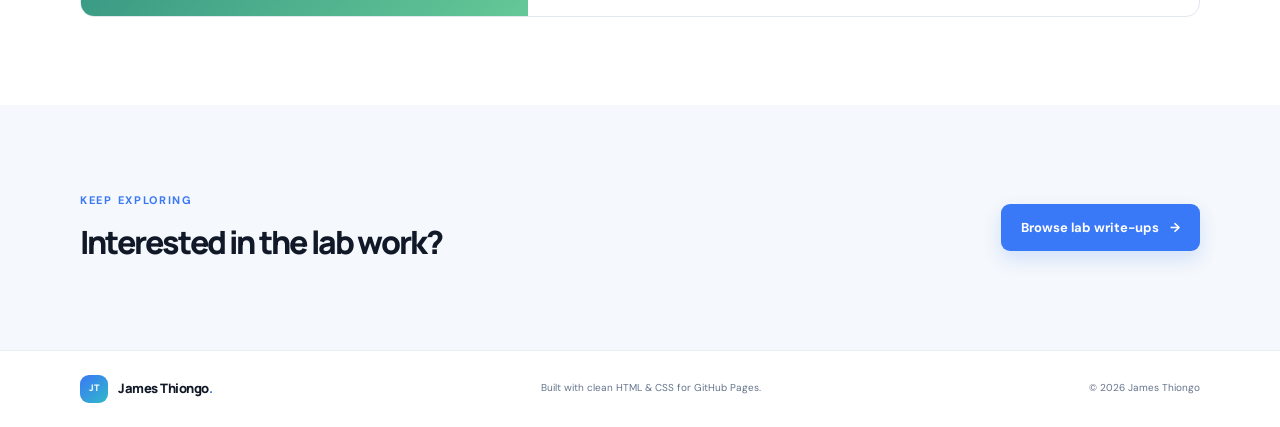
==== commit 1cbdd2a0: "third commit" ====
--- a/projects.html
+++ b/projects.html
@@ -57,10 +57,20 @@
         <div class="project-detail-art project-art-violet"><span>02</span><small>DATABASE &amp; BACKEND</small></div>
         <div class="project-detail-content">
           <p class="eyebrow">Database architecture</p>
-          <h2>Booking &amp; Flight Admin Engine</h2>
-          <p class="project-summary">An administrative reservation system built around parameterized queries, relational integrity constraints, and stored procedures.</p>
-          <div class="detail-block"><h3>Focus</h3><p>Backend data handling and database practices intended to reduce injection risk and preserve relational consistency.</p></div>
+          <h2>Flight Booking &amp; Reservation System</h2>
+          <p class="project-summary">A flight booking system for managing reservations, backed by a relational database and structured SQL operations.</p>
+          <div class="detail-block"><h3>Focus</h3><p>Organizing flight reservation data with relational integrity constraints, parameterized queries, and stored procedures.</p></div>
           <div class="detail-block"><h3>Technology</h3><div class="tag-list"><span>SQL</span><span>Parameterized queries</span><span>Stored procedures</span></div></div>
+        </div>
+      </article>
+      <article class="project-detail" id="network-lab">
+        <div class="project-detail-art project-art-green"><span>03</span><small>NETWORKING &amp; SYSTEMS</small></div>
+        <div class="project-detail-content">
+          <p class="eyebrow">Networking &amp; infrastructure</p>
+          <h2>Enterprise Segmented Lab</h2>
+          <p class="project-summary">A virtualized networking lab exploring segmented subnets, VLANs, and traffic inspection.</p>
+          <div class="detail-block"><h3>Focus</h3><p>Exploring network segmentation and monitoring concepts in a controlled lab environment.</p></div>
+          <div class="detail-block"><h3>Topics</h3><div class="tag-list"><span>Virtual networking</span><span>VLANs</span><span>Traffic inspection</span></div></div>
         </div>
       </article>
     </section>
